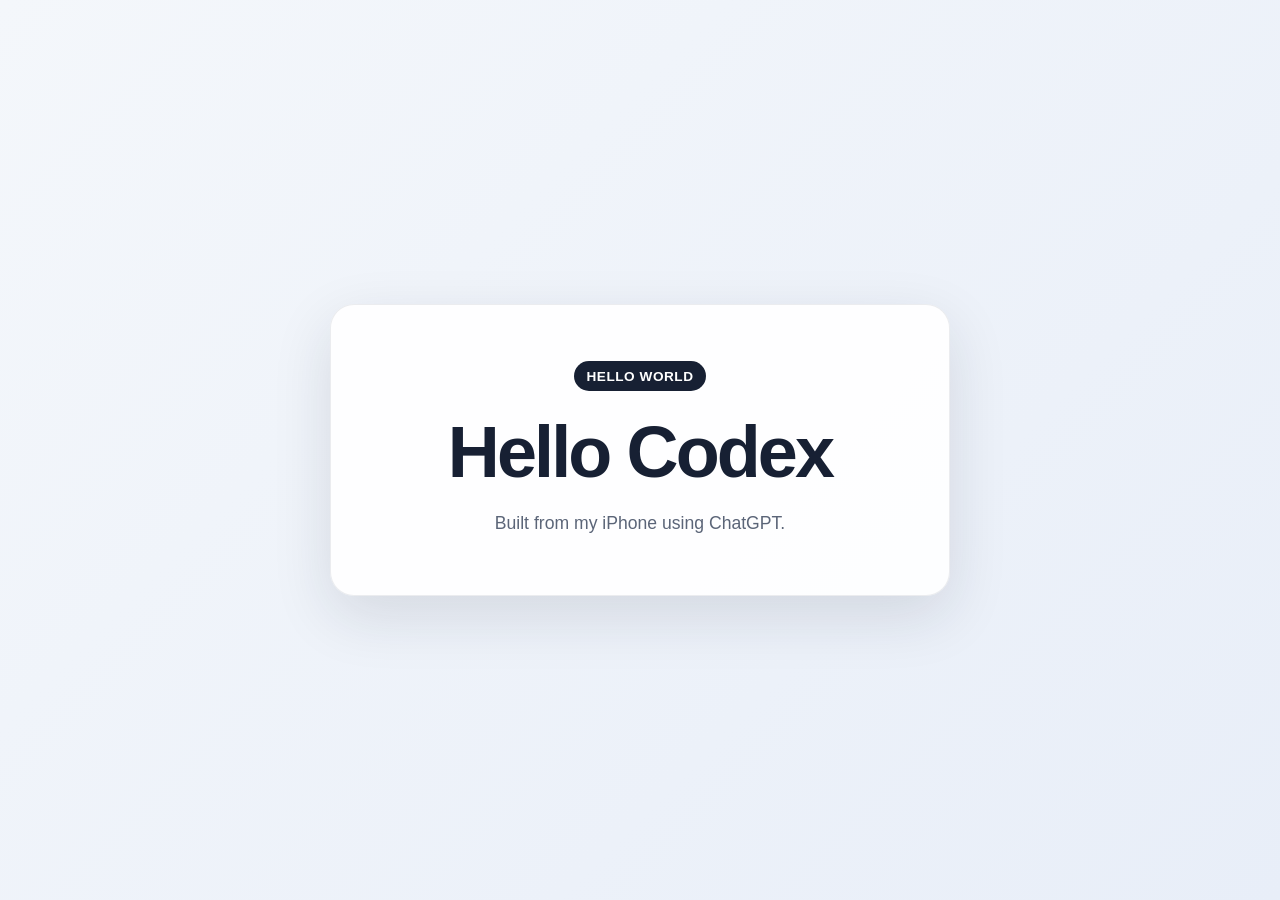
==== index.html @ 8c47d434 "Add first GitHub Pages website" ====
<!DOCTYPE html>
<html lang="en">
<head>
  <meta charset="UTF-8" />
  <meta name="viewport" content="width=device-width, initial-scale=1.0" />
  <title>Hello Codex</title>
  <style>
    * {
      box-sizing: border-box;
    }

    body {
      margin: 0;
      min-height: 100vh;
      display: grid;
      place-items: center;
      font-family: -apple-system, BlinkMacSystemFont, "Segoe UI", sans-serif;
      background: linear-gradient(135deg, #f4f7fb, #e8eef8);
      color: #172033;
    }

    .card {
      width: min(90%, 620px);
      padding: 3.5rem 2.5rem;
      text-align: center;
      background: rgba(255, 255, 255, 0.9);
      border: 1px solid rgba(23, 32, 51, 0.08);
      border-radius: 24px;
      box-shadow: 0 20px 60px rgba(23, 32, 51, 0.12);
    }

    h1 {
      margin: 0 0 1rem;
      font-size: clamp(2.5rem, 8vw, 4.5rem);
      letter-spacing: -0.04em;
    }

    p {
      margin: 0;
      font-size: 1.1rem;
      line-height: 1.7;
      color: #5b6578;
    }

    .badge {
      display: inline-block;
      margin-bottom: 1.25rem;
      padding: 0.45rem 0.8rem;
      border-radius: 999px;
      background: #172033;
      color: white;
      font-size: 0.85rem;
      font-weight: 600;
      letter-spacing: 0.04em;
      text-transform: uppercase;
    }
  </style>
</head>
<body>
  <main class="card">
    <div class="badge">Hello World</div>
    <h1>Hello Codex</h1>
    <p>Built from my iPhone using ChatGPT.</p>
  </main>
</body>
</html>
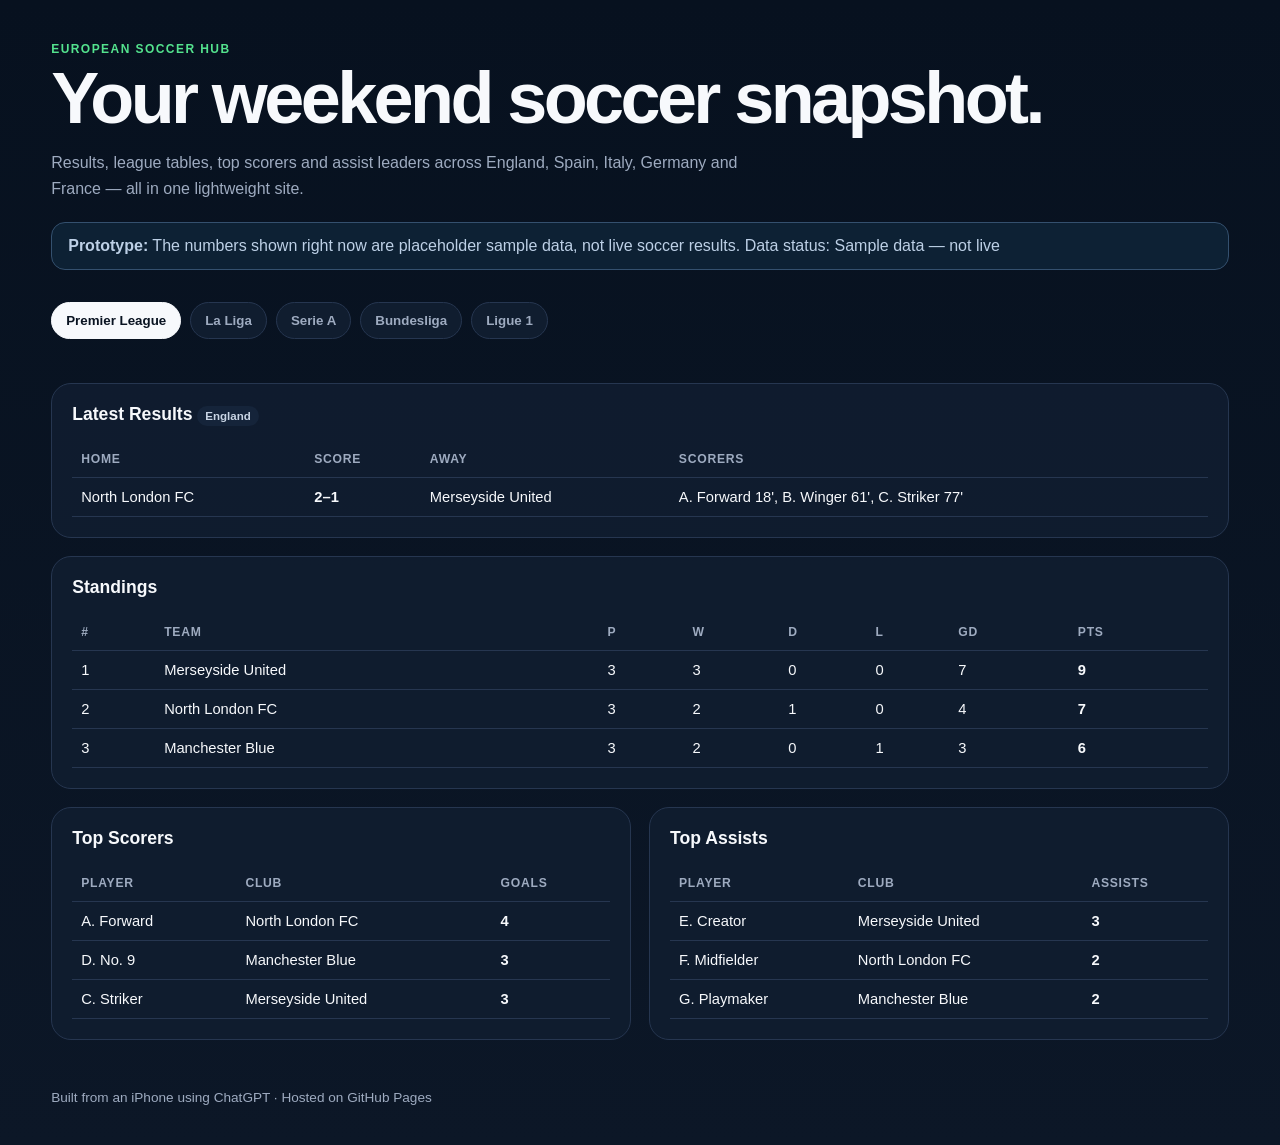
==== commit 8d6f24ee: "Build first soccer dashboard" ====
--- a/index.html
+++ b/index.html
@@ -3,64 +3,29 @@
 <head>
   <meta charset="UTF-8" />
   <meta name="viewport" content="width=device-width, initial-scale=1.0" />
-  <title>Hello Codex</title>
-  <style>
-    * {
-      box-sizing: border-box;
-    }
-
-    body {
-      margin: 0;
-      min-height: 100vh;
-      display: grid;
-      place-items: center;
-      font-family: -apple-system, BlinkMacSystemFont, "Segoe UI", sans-serif;
-      background: linear-gradient(135deg, #f4f7fb, #e8eef8);
-      color: #172033;
-    }
-
-    .card {
-      width: min(90%, 620px);
-      padding: 3.5rem 2.5rem;
-      text-align: center;
-      background: rgba(255, 255, 255, 0.9);
-      border: 1px solid rgba(23, 32, 51, 0.08);
-      border-radius: 24px;
-      box-shadow: 0 20px 60px rgba(23, 32, 51, 0.12);
-    }
-
-    h1 {
-      margin: 0 0 1rem;
-      font-size: clamp(2.5rem, 8vw, 4.5rem);
-      letter-spacing: -0.04em;
-    }
-
-    p {
-      margin: 0;
-      font-size: 1.1rem;
-      line-height: 1.7;
-      color: #5b6578;
-    }
-
-    .badge {
-      display: inline-block;
-      margin-bottom: 1.25rem;
-      padding: 0.45rem 0.8rem;
-      border-radius: 999px;
-      background: #172033;
-      color: white;
-      font-size: 0.85rem;
-      font-weight: 600;
-      letter-spacing: 0.04em;
-      text-transform: uppercase;
-    }
-  </style>
+  <meta name="description" content="European soccer results, standings, scorers and assists." />
+  <title>European Soccer Hub</title>
+  <link rel="stylesheet" href="styles.css" />
 </head>
 <body>
-  <main class="card">
-    <div class="badge">Hello World</div>
-    <h1>Hello Codex</h1>
-    <p>Built from my iPhone using ChatGPT.</p>
-  </main>
+  <div class="wrap">
+    <header>
+      <div class="eyebrow">European Soccer Hub</div>
+      <h1>Your weekend soccer snapshot.</h1>
+      <p class="lead">Results, league tables, top scorers and assist leaders across England, Spain, Italy, Germany and France — all in one lightweight site.</p>
+      <div class="notice"><strong>Prototype:</strong> The numbers shown right now are placeholder sample data, not live soccer results. Data status: <span id="dataStatus">loading…</span></div>
+      <nav id="leagueTabs" class="league-tabs" aria-label="Leagues"></nav>
+    </header>
+
+    <main class="grid">
+      <section id="results" class="card wide" aria-live="polite"></section>
+      <section id="standings" class="card wide"></section>
+      <section id="scorers" class="card"></section>
+      <section id="assists" class="card"></section>
+    </main>
+
+    <footer class="footer">Built from an iPhone using ChatGPT · Hosted on GitHub Pages</footer>
+  </div>
+  <script src="app.js"></script>
 </body>
 </html>
--- a/styles.css
+++ b/styles.css
@@ -0,0 +1 @@
+:root{--bg:#07111f;--panel:#101d2f;--panel2:#15243a;--text:#f7f9fc;--muted:#9eabc0;--line:#263650;--accent:#54e38e;--accent2:#4da3ff}*{box-sizing:border-box}body{margin:0;font-family:-apple-system,BlinkMacSystemFont,"Segoe UI",sans-serif;background:linear-gradient(180deg,#07111f,#0c1727);color:var(--text);min-height:100vh}.wrap{width:min(1180px,92%);margin:auto}header{padding:42px 0 24px}.eyebrow{color:var(--accent);font-weight:800;letter-spacing:.12em;text-transform:uppercase;font-size:.75rem}h1{font-size:clamp(2.2rem,7vw,4.5rem);line-height:1;margin:.4rem 0 .8rem;letter-spacing:-.05em}.lead{color:var(--muted);max-width:720px;line-height:1.6}.notice{margin:20px 0 28px;padding:14px 16px;border:1px solid #34506e;background:#0d2134;border-radius:14px;color:#bdd0e6}.league-tabs{display:flex;gap:9px;overflow:auto;padding:4px 0 20px}.league-tabs button{border:1px solid var(--line);background:var(--panel);color:var(--muted);padding:10px 14px;border-radius:999px;white-space:nowrap;font-weight:700}.league-tabs button.active{background:var(--text);color:#091321;border-color:var(--text)}.grid{display:grid;grid-template-columns:repeat(2,minmax(0,1fr));gap:18px;padding-bottom:50px}.card{background:rgba(16,29,47,.92);border:1px solid var(--line);border-radius:20px;padding:20px;overflow:auto}.card.wide{grid-column:1/-1}.card h2{margin:0 0 16px;font-size:1.1rem}table{width:100%;border-collapse:collapse;min-width:520px}th,td{text-align:left;padding:11px 9px;border-bottom:1px solid var(--line);font-size:.92rem}th{color:var(--muted);font-size:.76rem;text-transform:uppercase;letter-spacing:.06em}.score{font-weight:900}.pill{font-size:.72rem;padding:4px 8px;border-radius:999px;background:var(--panel2);color:#c9d5e5}.empty{color:var(--muted);padding:20px 0}.footer{color:var(--muted);padding:0 0 40px;font-size:.85rem}@media(max-width:760px){header{padding-top:28px}.grid{grid-template-columns:1fr}.card.wide{grid-column:auto}.card{padding:15px}table{min-width:470px}}
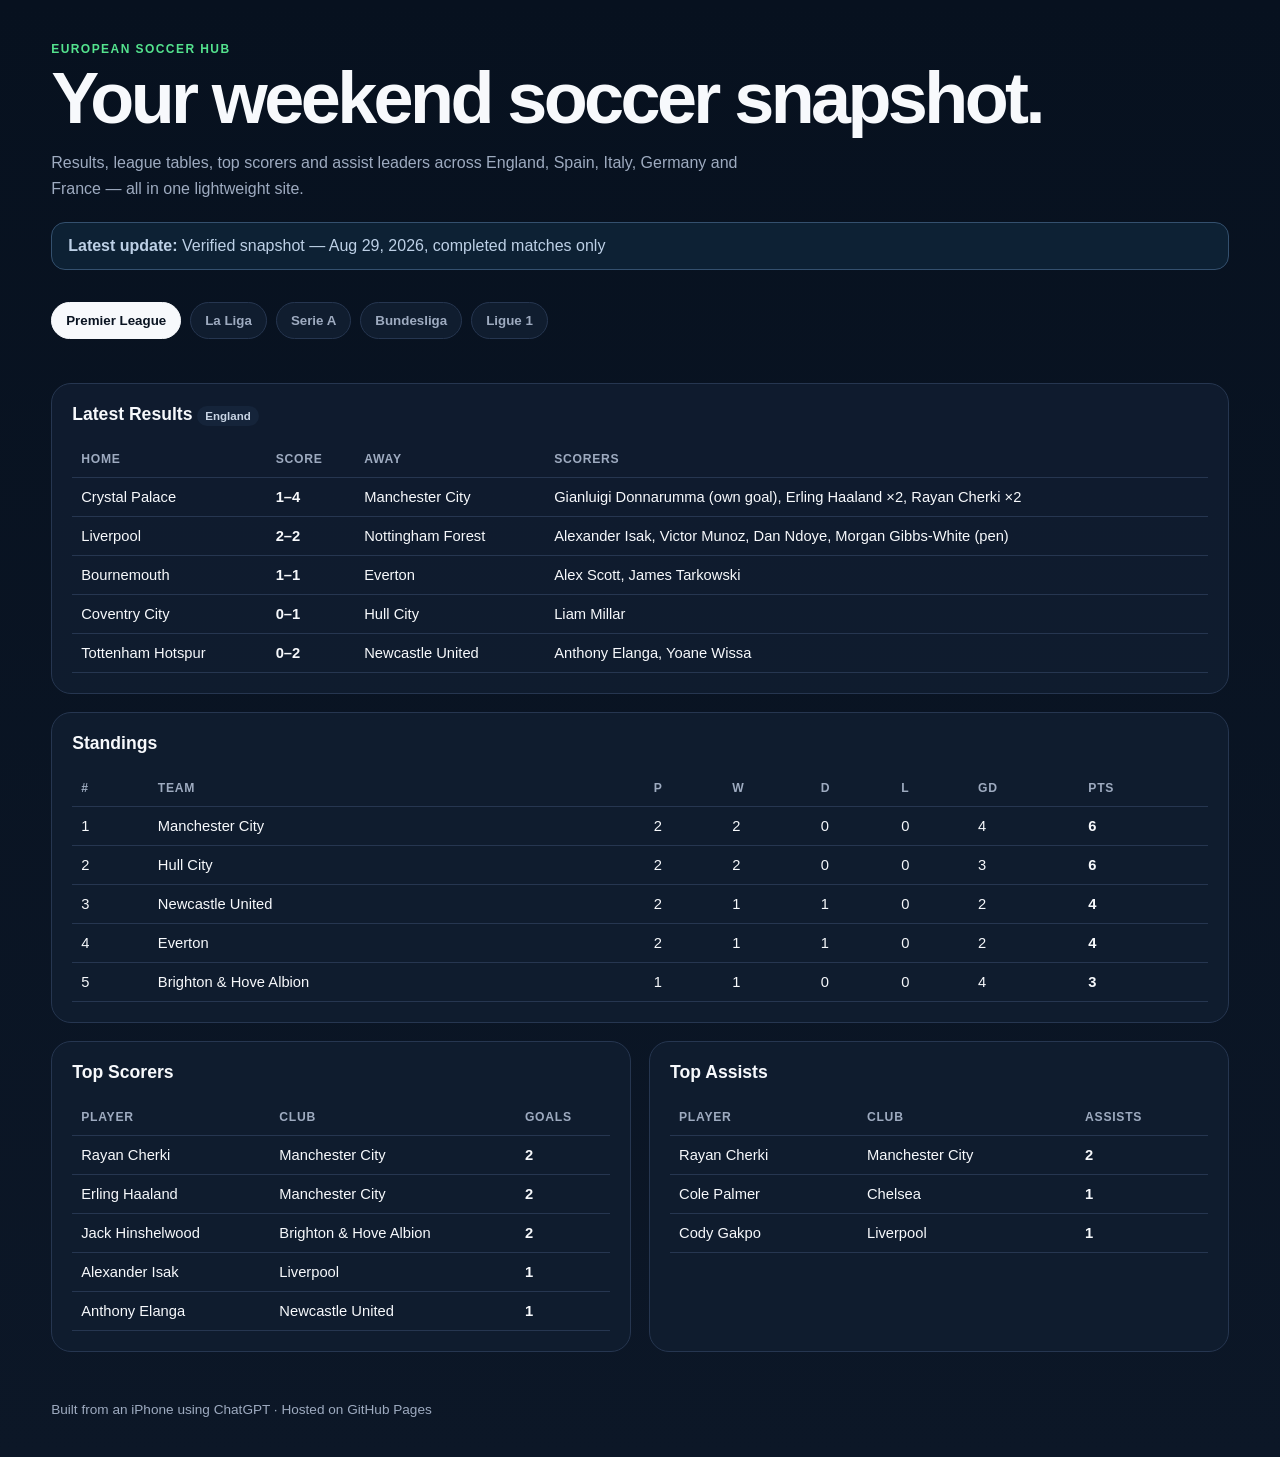
==== commit bbbf06fc: "Remove prototype placeholder notice" ====
--- a/index.html
+++ b/index.html
@@ -13,7 +13,7 @@
       <div class="eyebrow">European Soccer Hub</div>
       <h1>Your weekend soccer snapshot.</h1>
       <p class="lead">Results, league tables, top scorers and assist leaders across England, Spain, Italy, Germany and France — all in one lightweight site.</p>
-      <div class="notice"><strong>Prototype:</strong> The numbers shown right now are placeholder sample data, not live soccer results. Data status: <span id="dataStatus">loading…</span></div>
+      <div class="notice"><strong>Latest update:</strong> <span id="dataStatus">loading…</span></div>
       <nav id="leagueTabs" class="league-tabs" aria-label="Leagues"></nav>
     </header>
 
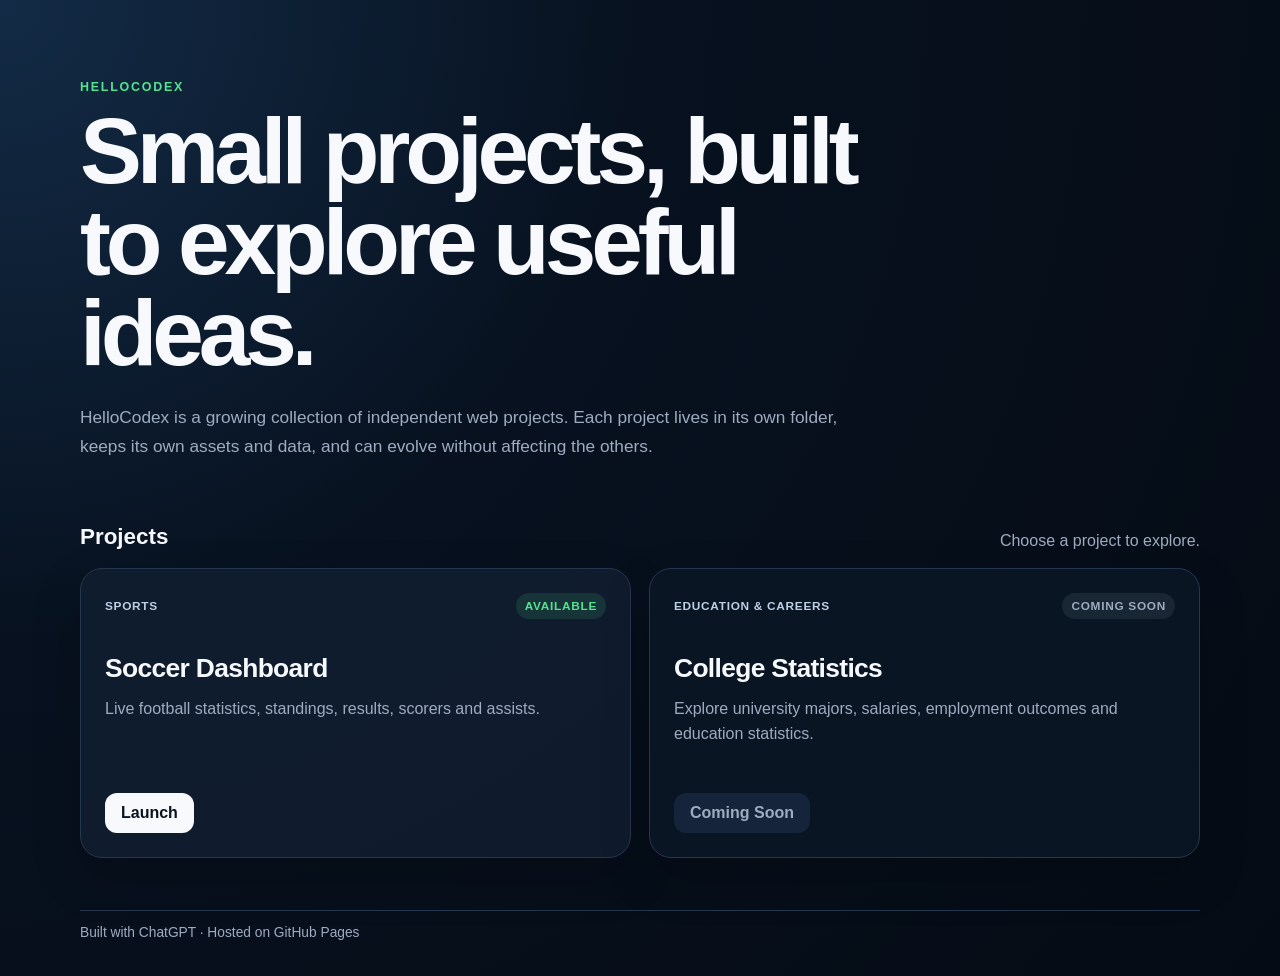
==== commit 3fa0b0cb: "Restructure site into scalable multi-project layout" ====
--- a/index.html
+++ b/index.html
@@ -3,29 +3,48 @@
 <head>
   <meta charset="UTF-8" />
   <meta name="viewport" content="width=device-width, initial-scale=1.0" />
-  <meta name="description" content="European soccer results, standings, scorers and assists." />
-  <title>European Soccer Hub</title>
-  <link rel="stylesheet" href="styles.css" />
+  <meta name="description" content="HelloCodex — a collection of independent web projects." />
+  <title>HelloCodex | Projects</title>
+  <link rel="stylesheet" href="assets/css/site.css" />
 </head>
 <body>
-  <div class="wrap">
-    <header>
-      <div class="eyebrow">European Soccer Hub</div>
-      <h1>Your weekend soccer snapshot.</h1>
-      <p class="lead">Results, league tables, top scorers and assist leaders across England, Spain, Italy, Germany and France — all in one lightweight site.</p>
-      <div class="notice"><strong>Latest update:</strong> <span id="dataStatus">loading…</span></div>
-      <nav id="leagueTabs" class="league-tabs" aria-label="Leagues"></nav>
-    </header>
+  <main class="shell">
+    <section class="hero">
+      <p class="eyebrow">HelloCodex</p>
+      <h1>Small projects, built to explore useful ideas.</h1>
+      <p class="intro">HelloCodex is a growing collection of independent web projects. Each project lives in its own folder, keeps its own assets and data, and can evolve without affecting the others.</p>
+    </section>
 
-    <main class="grid">
-      <section id="results" class="card wide" aria-live="polite"></section>
-      <section id="standings" class="card wide"></section>
-      <section id="scorers" class="card"></section>
-      <section id="assists" class="card"></section>
-    </main>
+    <section class="projects" aria-labelledby="projects-title">
+      <div class="section-heading">
+        <h2 id="projects-title">Projects</h2>
+        <p>Choose a project to explore.</p>
+      </div>
 
-    <footer class="footer">Built from an iPhone using ChatGPT · Hosted on GitHub Pages</footer>
-  </div>
-  <script src="app.js"></script>
+      <div class="project-grid">
+        <article class="project-card">
+          <div class="card-topline">
+            <span class="category">Sports</span>
+            <span class="status available">Available</span>
+          </div>
+          <h3>Soccer Dashboard</h3>
+          <p>Live football statistics, standings, results, scorers and assists.</p>
+          <a class="button" href="projects/soccer/">Launch</a>
+        </article>
+
+        <article class="project-card muted-card">
+          <div class="card-topline">
+            <span class="category">Education & Careers</span>
+            <span class="status soon">Coming Soon</span>
+          </div>
+          <h3>College Statistics</h3>
+          <p>Explore university majors, salaries, employment outcomes and education statistics.</p>
+          <span class="button disabled" aria-disabled="true">Coming Soon</span>
+        </article>
+      </div>
+    </section>
+
+    <footer>Built with ChatGPT · Hosted on GitHub Pages</footer>
+  </main>
 </body>
 </html>
--- a/assets/css/site.css
+++ b/assets/css/site.css
@@ -0,0 +1 @@
+:root{--bg:#07111f;--panel:#101d2f;--panel2:#15243a;--text:#f7f9fc;--muted:#9eabc0;--line:#263650;--accent:#54e38e;--accent2:#4da3ff}*{box-sizing:border-box}html{scroll-behavior:smooth}body{margin:0;min-height:100vh;font-family:-apple-system,BlinkMacSystemFont,"Segoe UI",sans-serif;background:radial-gradient(circle at top left,#132b46 0,#07111f 40%,#050b14 100%);color:var(--text)}a{color:inherit}.shell{width:min(1120px,92%);margin:0 auto;padding:56px 0 36px}.hero{max-width:820px;padding:24px 0 44px}.eyebrow{margin:0 0 12px;color:var(--accent);font-weight:800;letter-spacing:.14em;text-transform:uppercase;font-size:.78rem}h1{margin:0;font-size:clamp(2.7rem,8vw,5.8rem);line-height:.98;letter-spacing:-.055em}.intro{max-width:760px;margin:24px 0 0;color:var(--muted);font-size:1.08rem;line-height:1.7}.projects{padding:18px 0 52px}.section-heading{display:flex;justify-content:space-between;gap:16px;align-items:end;margin-bottom:18px}.section-heading h2{margin:0;font-size:1.4rem}.section-heading p{margin:0;color:var(--muted)}.project-grid{display:grid;grid-template-columns:repeat(2,minmax(0,1fr));gap:18px}.project-card{display:flex;flex-direction:column;min-height:290px;padding:24px;border:1px solid var(--line);border-radius:22px;background:rgba(16,29,47,.9);box-shadow:0 20px 50px rgba(0,0,0,.18)}.muted-card{background:rgba(12,24,40,.72)}.card-topline{display:flex;justify-content:space-between;gap:12px;align-items:center}.category,.status{font-size:.74rem;font-weight:800;letter-spacing:.06em;text-transform:uppercase}.category{color:#bdd0e6}.status{padding:6px 9px;border-radius:999px}.available{background:rgba(84,227,142,.12);color:var(--accent)}.soon{background:rgba(158,171,192,.11);color:var(--muted)}.project-card h3{font-size:1.65rem;margin:34px 0 12px;letter-spacing:-.025em}.project-card p{margin:0 0 24px;color:var(--muted);line-height:1.6}.button{display:inline-flex;align-items:center;justify-content:center;align-self:flex-start;margin-top:auto;padding:11px 16px;border-radius:12px;background:var(--text);color:#091321;text-decoration:none;font-weight:800}.button:hover{transform:translateY(-1px)}.button.disabled{background:var(--panel2);color:var(--muted);cursor:default}.button.disabled:hover{transform:none}footer{padding-top:14px;border-top:1px solid var(--line);color:var(--muted);font-size:.86rem}@media(max-width:760px){.shell{padding-top:28px}.hero{padding-bottom:32px}.section-heading{align-items:start;flex-direction:column}.project-grid{grid-template-columns:1fr}.project-card{min-height:250px}}
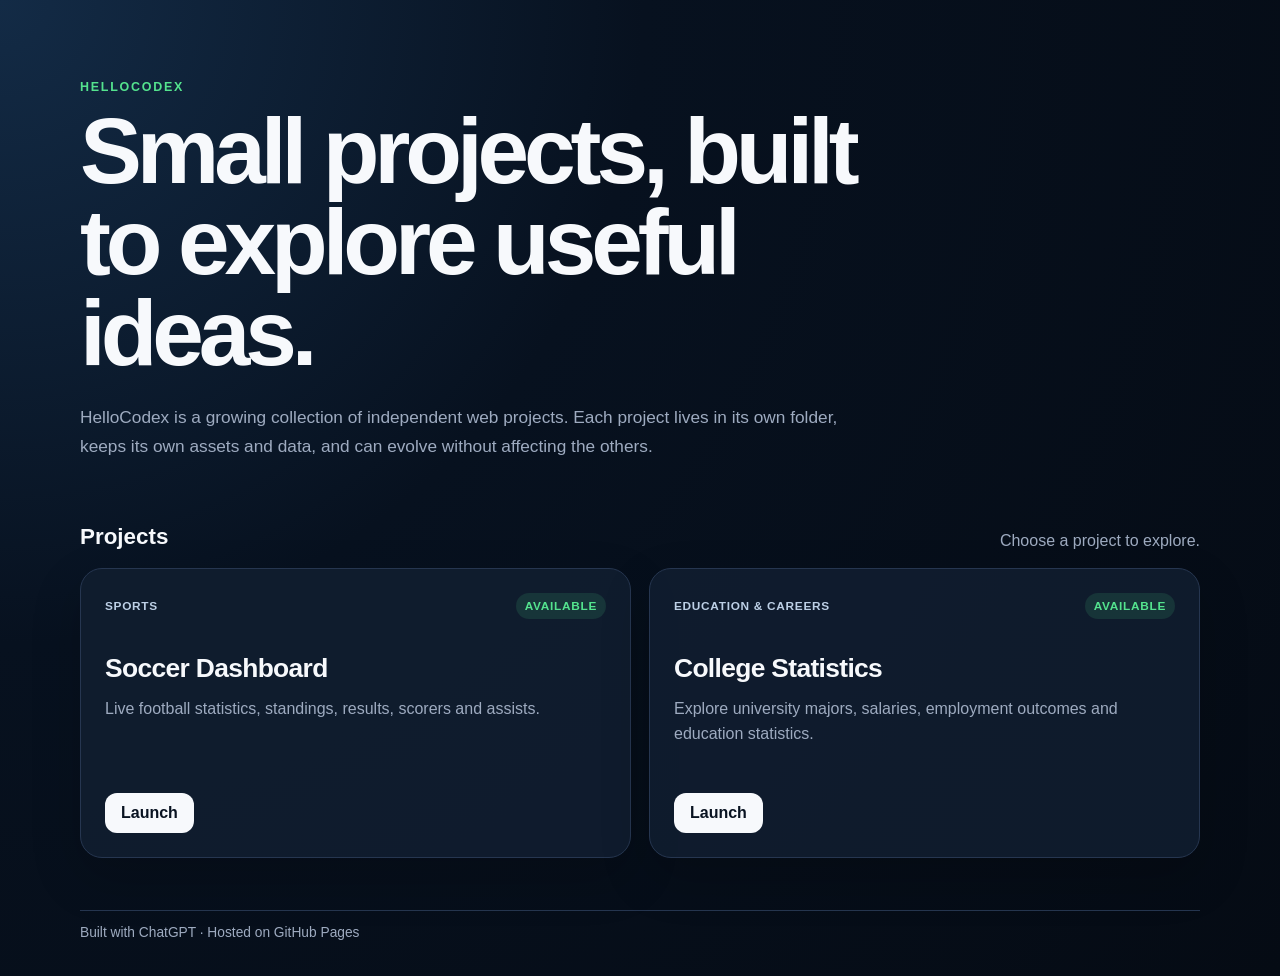
==== commit 5187a02a: "Build College Statistics project" ====
--- a/index.html
+++ b/index.html
@@ -32,14 +32,14 @@
           <a class="button" href="projects/soccer/">Launch</a>
         </article>
 
-        <article class="project-card muted-card">
+        <article class="project-card">
           <div class="card-topline">
             <span class="category">Education & Careers</span>
-            <span class="status soon">Coming Soon</span>
+            <span class="status available">Available</span>
           </div>
           <h3>College Statistics</h3>
           <p>Explore university majors, salaries, employment outcomes and education statistics.</p>
-          <span class="button disabled" aria-disabled="true">Coming Soon</span>
+          <a class="button" href="projects/college-statistics/">Launch</a>
         </article>
       </div>
     </section>
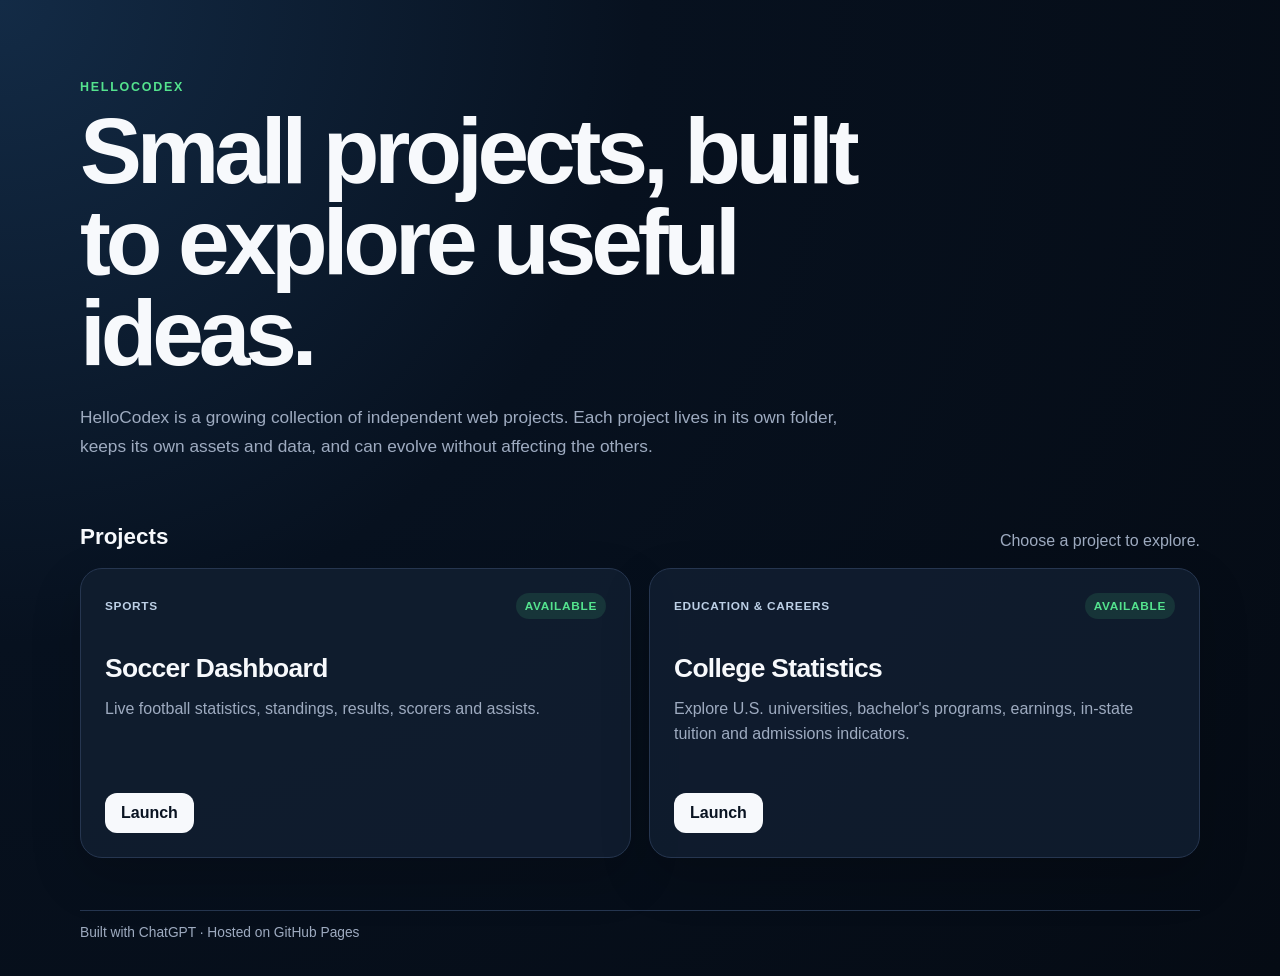
==== commit ae672ce4: "Align College Statistics portal description" ====
--- a/index.html
+++ b/index.html
@@ -38,7 +38,7 @@
             <span class="status available">Available</span>
           </div>
           <h3>College Statistics</h3>
-          <p>Explore university majors, salaries, employment outcomes and education statistics.</p>
+          <p>Explore U.S. universities, bachelor's programs, earnings, in-state tuition and admissions indicators.</p>
           <a class="button" href="projects/college-statistics/">Launch</a>
         </article>
       </div>
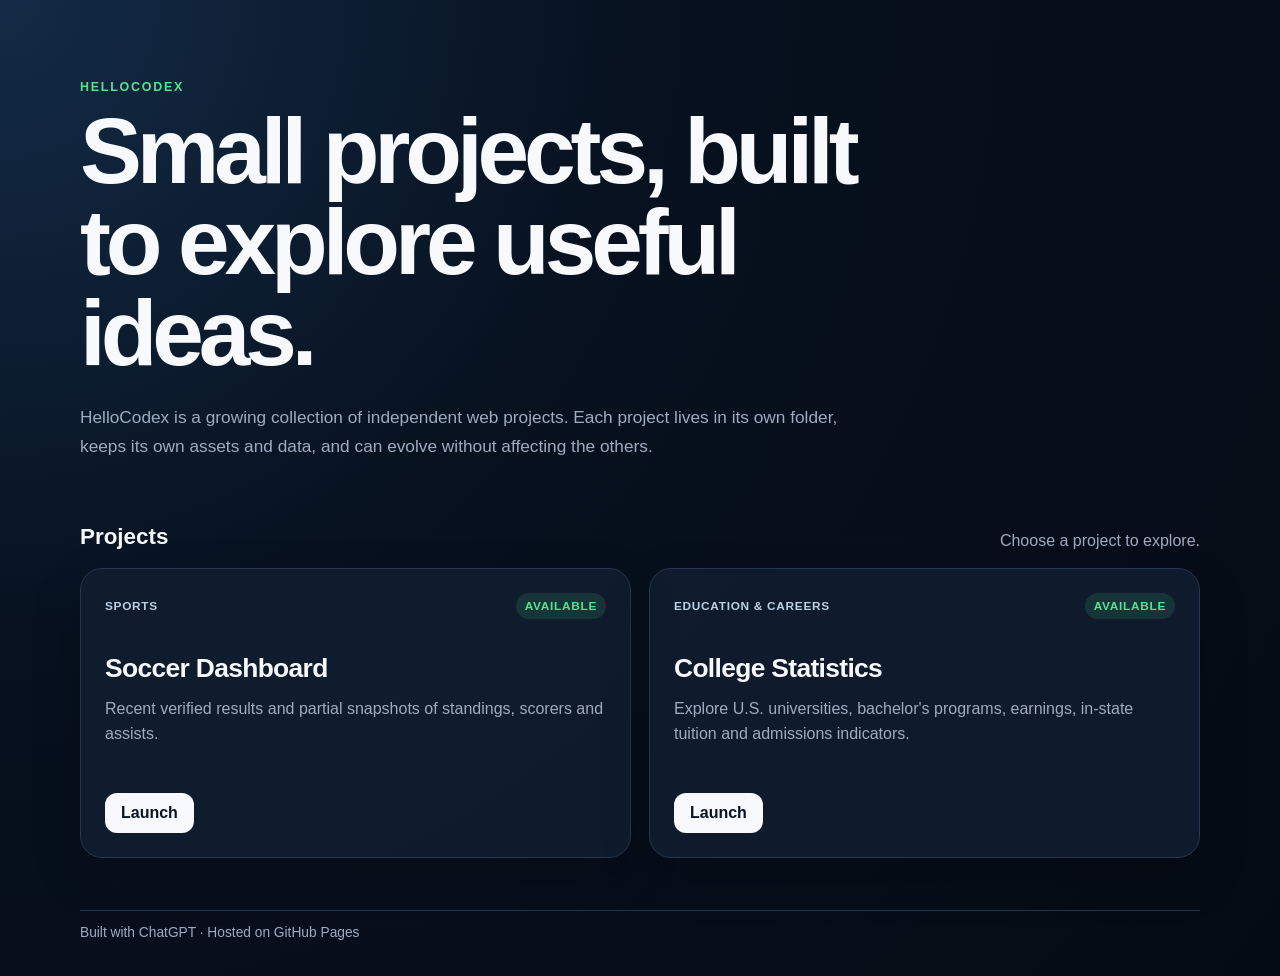
==== commit 5bd7669a: "Align soccer project wording across portal" ====
--- a/index.html
+++ b/index.html
@@ -28,7 +28,7 @@
             <span class="status available">Available</span>
           </div>
           <h3>Soccer Dashboard</h3>
-          <p>Live football statistics, standings, results, scorers and assists.</p>
+          <p>Recent verified results and partial snapshots of standings, scorers and assists.</p>
           <a class="button" href="projects/soccer/">Launch</a>
         </article>
 
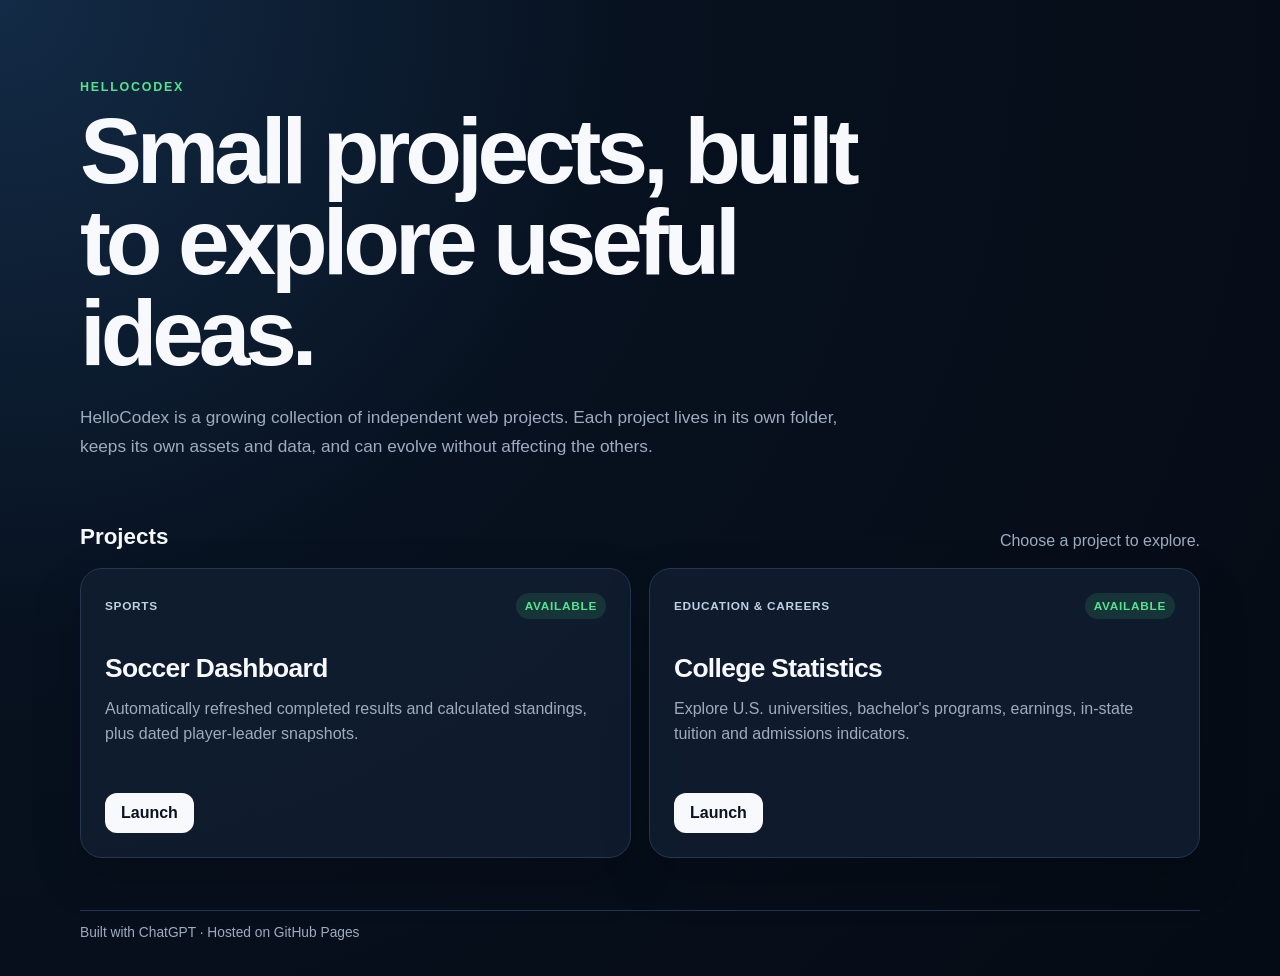
==== commit 966963a7: "Harden token-free soccer refresh" ====
--- a/index.html
+++ b/index.html
@@ -28,7 +28,7 @@
             <span class="status available">Available</span>
           </div>
           <h3>Soccer Dashboard</h3>
-          <p>Recent verified results and partial snapshots of standings, scorers and assists.</p>
+          <p>Automatically refreshed completed results and calculated standings, plus dated player-leader snapshots.</p>
           <a class="button" href="projects/soccer/">Launch</a>
         </article>
 
--- a/assets/css/site.css
+++ b/assets/css/site.css
@@ -1 +1 @@
-:root{--bg:#07111f;--panel:#101d2f;--panel2:#15243a;--text:#f7f9fc;--muted:#9eabc0;--line:#263650;--accent:#54e38e;--accent2:#4da3ff}*{box-sizing:border-box}html{scroll-behavior:smooth}body{margin:0;min-height:100vh;font-family:-apple-system,BlinkMacSystemFont,"Segoe UI",sans-serif;background:radial-gradient(circle at top left,#132b46 0,#07111f 40%,#050b14 100%);color:var(--text)}a{color:inherit}.shell{width:min(1120px,92%);margin:0 auto;padding:56px 0 36px}.hero{max-width:820px;padding:24px 0 44px}.eyebrow{margin:0 0 12px;color:var(--accent);font-weight:800;letter-spacing:.14em;text-transform:uppercase;font-size:.78rem}h1{margin:0;font-size:clamp(2.7rem,8vw,5.8rem);line-height:.98;letter-spacing:-.055em}.intro{max-width:760px;margin:24px 0 0;color:var(--muted);font-size:1.08rem;line-height:1.7}.projects{padding:18px 0 52px}.section-heading{display:flex;justify-content:space-between;gap:16px;align-items:end;margin-bottom:18px}.section-heading h2{margin:0;font-size:1.4rem}.section-heading p{margin:0;color:var(--muted)}.project-grid{display:grid;grid-template-columns:repeat(2,minmax(0,1fr));gap:18px}.project-card{display:flex;flex-direction:column;min-height:290px;padding:24px;border:1px solid var(--line);border-radius:22px;background:rgba(16,29,47,.9);box-shadow:0 20px 50px rgba(0,0,0,.18)}.muted-card{background:rgba(12,24,40,.72)}.card-topline{display:flex;justify-content:space-between;gap:12px;align-items:center}.category,.status{font-size:.74rem;font-weight:800;letter-spacing:.06em;text-transform:uppercase}.category{color:#bdd0e6}.status{padding:6px 9px;border-radius:999px}.available{background:rgba(84,227,142,.12);color:var(--accent)}.soon{background:rgba(158,171,192,.11);color:var(--muted)}.project-card h3{font-size:1.65rem;margin:34px 0 12px;letter-spacing:-.025em}.project-card p{margin:0 0 24px;color:var(--muted);line-height:1.6}.button{display:inline-flex;align-items:center;justify-content:center;align-self:flex-start;margin-top:auto;padding:11px 16px;border-radius:12px;background:var(--text);color:#091321;text-decoration:none;font-weight:800}.button:hover{transform:translateY(-1px)}.button.disabled{background:var(--panel2);color:var(--muted);cursor:default}.button.disabled:hover{transform:none}footer{padding-top:14px;border-top:1px solid var(--line);color:var(--muted);font-size:.86rem}@media(max-width:760px){.shell{padding-top:28px}.hero{padding-bottom:32px}.section-heading{align-items:start;flex-direction:column}.project-grid{grid-template-columns:1fr}.project-card{min-height:250px}}+:root{--bg:#07111f;--panel:#101d2f;--text:#f7f9fc;--muted:#9eabc0;--line:#263650;--accent:#54e38e}*{box-sizing:border-box}html{scroll-behavior:smooth}body{margin:0;min-height:100vh;font-family:-apple-system,BlinkMacSystemFont,"Segoe UI",sans-serif;background:radial-gradient(circle at top left,#132b46 0,#07111f 40%,#050b14 100%);color:var(--text)}a{color:inherit}.shell{width:min(1120px,92%);margin:0 auto;padding:56px 0 36px}.hero{max-width:820px;padding:24px 0 44px}.eyebrow{margin:0 0 12px;color:var(--accent);font-weight:800;letter-spacing:.14em;text-transform:uppercase;font-size:.78rem}h1{margin:0;font-size:clamp(2.7rem,8vw,5.8rem);line-height:.98;letter-spacing:-.055em}.intro{max-width:760px;margin:24px 0 0;color:var(--muted);font-size:1.08rem;line-height:1.7}.projects{padding:18px 0 52px}.section-heading{display:flex;justify-content:space-between;gap:16px;align-items:end;margin-bottom:18px}.section-heading h2{margin:0;font-size:1.4rem}.section-heading p{margin:0;color:var(--muted)}.project-grid{display:grid;grid-template-columns:repeat(2,minmax(0,1fr));gap:18px}.project-card{display:flex;flex-direction:column;min-height:290px;padding:24px;border:1px solid var(--line);border-radius:22px;background:rgba(16,29,47,.9);box-shadow:0 20px 50px rgba(0,0,0,.18)}.card-topline{display:flex;justify-content:space-between;gap:12px;align-items:center}.category,.status{font-size:.74rem;font-weight:800;letter-spacing:.06em;text-transform:uppercase}.category{color:#bdd0e6}.status{padding:6px 9px;border-radius:999px}.available{background:rgba(84,227,142,.12);color:var(--accent)}.project-card h3{font-size:1.65rem;margin:34px 0 12px;letter-spacing:-.025em}.project-card p{margin:0 0 24px;color:var(--muted);line-height:1.6}.button{display:inline-flex;align-items:center;justify-content:center;align-self:flex-start;margin-top:auto;padding:11px 16px;border-radius:12px;background:var(--text);color:#091321;text-decoration:none;font-weight:800}.button:hover{transform:translateY(-1px)}footer{padding-top:14px;border-top:1px solid var(--line);color:var(--muted);font-size:.86rem}@media(max-width:760px){.shell{padding-top:28px}.hero{padding-bottom:32px}.section-heading{align-items:start;flex-direction:column}.project-grid{grid-template-columns:1fr}.project-card{min-height:250px}}
